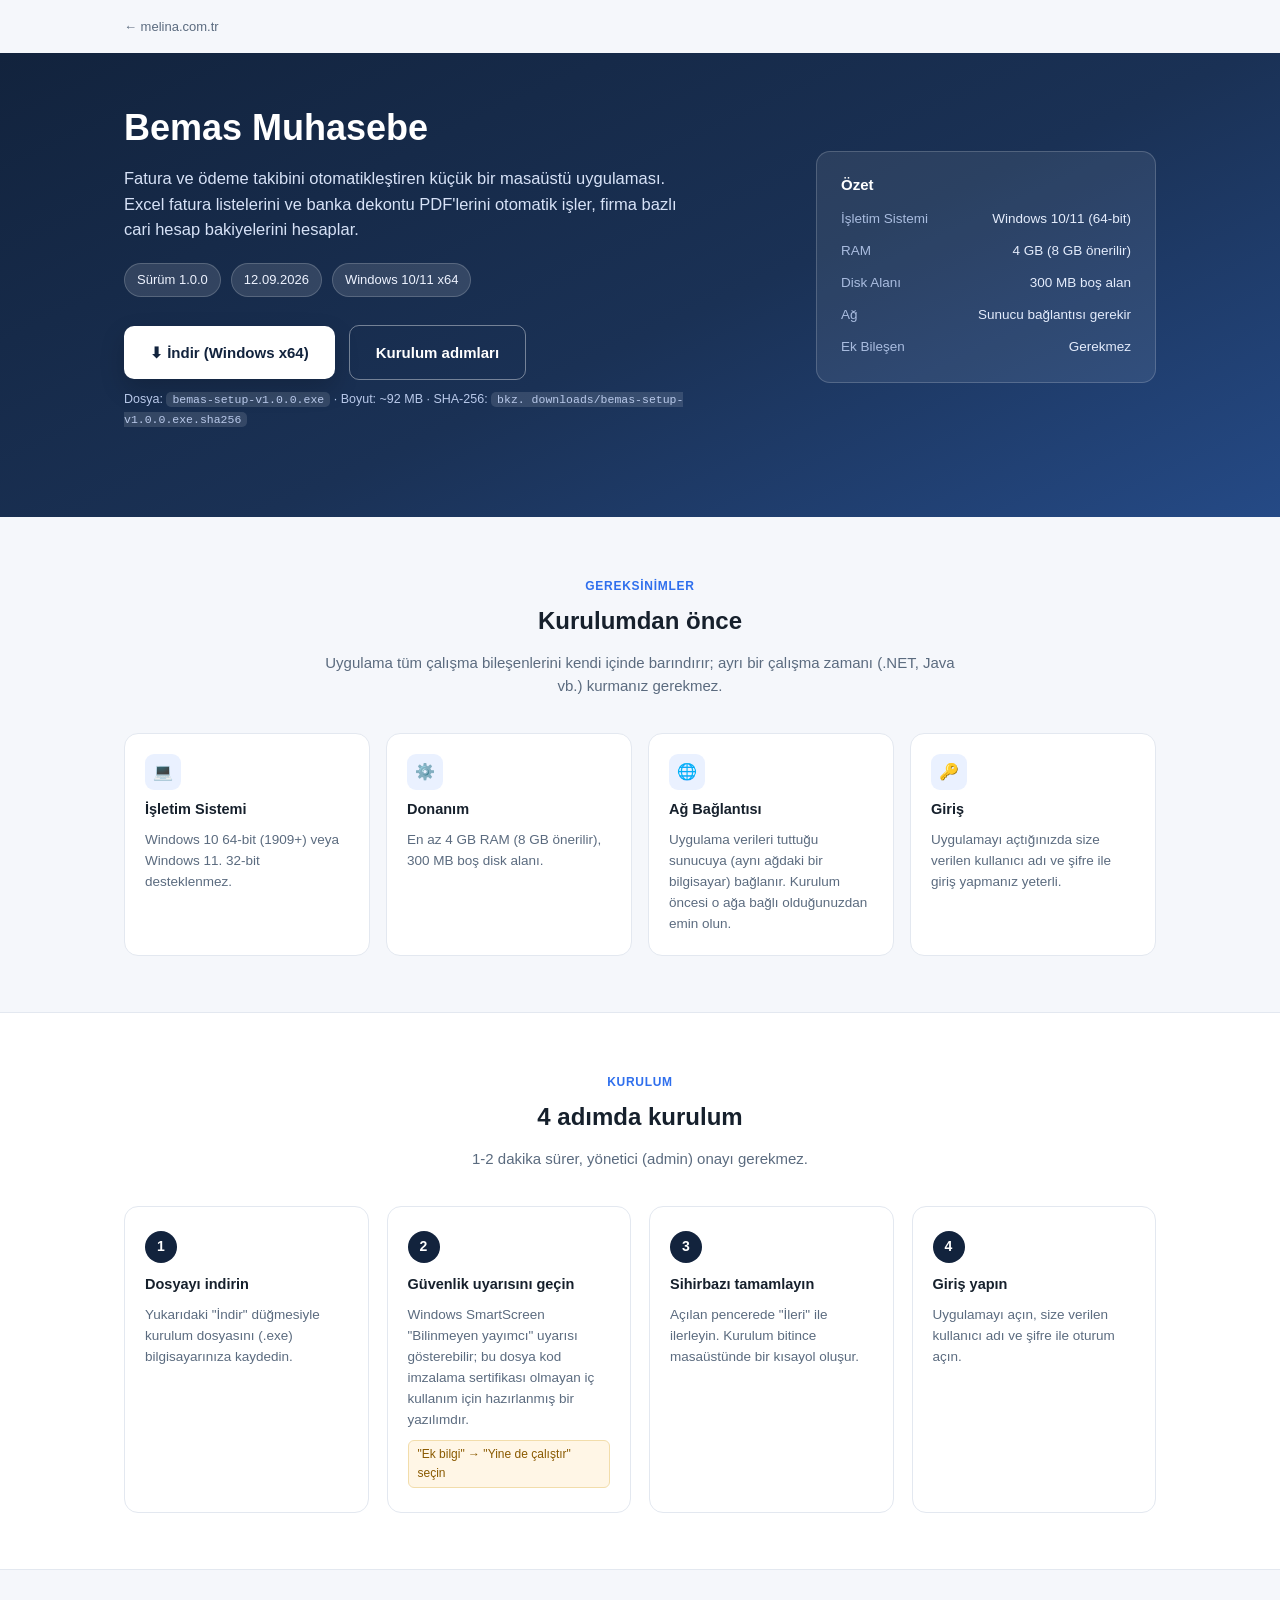
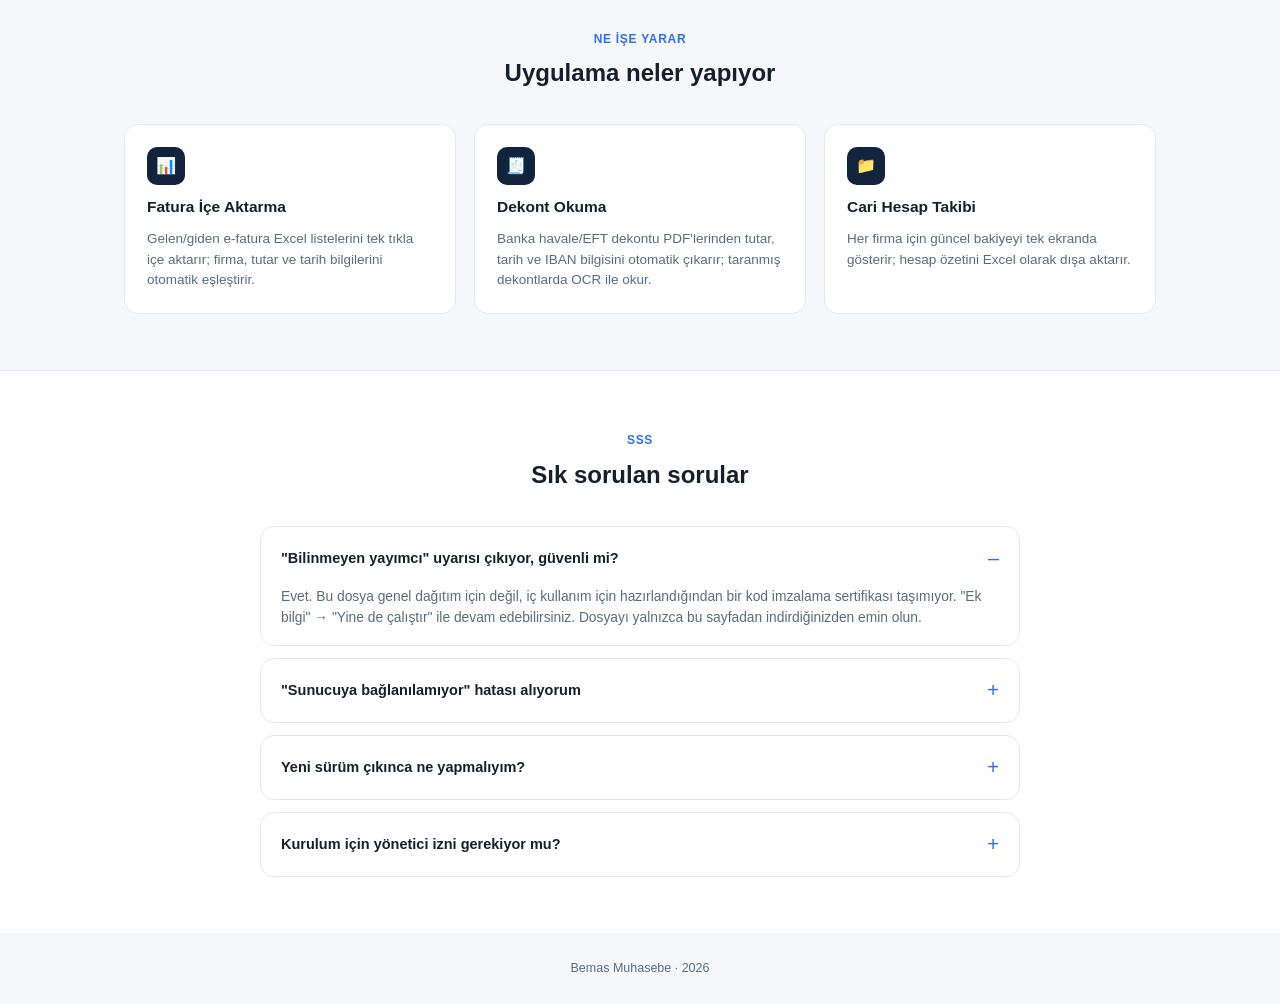
==== bemas-muhasebe/index.html @ b530df34 "Add Bemas Muhasebe download page Simple landing page under /bemas-muhasebe/ for downloading the Wind" ====
<!DOCTYPE html>
<html lang="tr">
<head>
<meta charset="UTF-8">
<meta name="viewport" content="width=device-width, initial-scale=1.0">
<title>Bemas Muhasebe — İndir</title>
<meta name="description" content="Bemas muhasebe/cari hesap uygulamasının Windows kurulum dosyasını indirin.">
<meta name="robots" content="noindex, nofollow">
<style>
  :root{
    --navy:#12233d;
    --navy-2:#1a3155;
    --accent:#2f6fed;
    --ink:#16202c;
    --muted:#5b6b7f;
    --line:#e3e8f0;
    --bg:#f5f7fb;
    --card:#ffffff;
    --radius:14px;
  }
  *{box-sizing:border-box;}
  html{scroll-behavior:smooth;}
  body{
    margin:0;
    font-family:-apple-system,"Segoe UI",Roboto,Arial,sans-serif;
    color:var(--ink);
    background:var(--bg);
    line-height:1.55;
  }
  a{color:var(--accent);}
  .wrap{max-width:1080px;margin:0 auto;padding:0 24px;}
  section{padding:56px 0;}
  h1,h2,h3{line-height:1.25;margin:0 0 12px;}
  .eyebrow{
    display:inline-flex;align-items:center;gap:6px;
    font-size:12px;font-weight:700;letter-spacing:.06em;text-transform:uppercase;
    color:var(--accent);margin-bottom:10px;
  }

  /* ---- Top bar ---- */
  .topbar{padding:14px 0;}
  .topbar a{color:var(--muted);text-decoration:none;font-size:13px;}
  .topbar a:hover{color:var(--accent);}

  /* ---- Hero ---- */
  .hero{
    background:linear-gradient(155deg,var(--navy) 0%,var(--navy-2) 55%,#254a86 100%);
    color:#fff;padding:52px 0 88px;
  }
  .hero-grid{display:flex;gap:48px;align-items:center;flex-wrap:wrap;}
  .hero-copy{flex:1 1 420px;}
  .hero h1{font-size:clamp(26px,4vw,36px);color:#fff;}
  .hero p.lead{color:#d7e2f7;font-size:16.5px;max-width:560px;}
  .badge-row{display:flex;gap:10px;flex-wrap:wrap;margin:20px 0 28px;}
  .badge{
    background:rgba(255,255,255,.12);border:1px solid rgba(255,255,255,.18);
    padding:6px 12px;border-radius:999px;font-size:13px;color:#eef3ff;
  }
  .cta-row{display:flex;gap:14px;flex-wrap:wrap;align-items:center;}
  .btn{
    display:inline-flex;align-items:center;gap:10px;
    padding:15px 26px;border-radius:10px;font-size:15px;font-weight:700;
    text-decoration:none;border:none;cursor:pointer;transition:transform .12s ease;
  }
  .btn:hover{transform:translateY(-1px);}
  .btn-primary{background:#fff;color:var(--navy);box-shadow:0 10px 24px rgba(0,0,0,.18);}
  .btn-primary:hover{background:#f2f6ff;}
  .btn-ghost{background:transparent;color:#fff;border:1px solid rgba(255,255,255,.4);}
  .btn-ghost:hover{background:rgba(255,255,255,.08);}
  .file-meta{font-size:12.5px;color:#b9c9ea;margin-top:10px;}
  .file-meta code{background:rgba(255,255,255,.12);padding:1px 6px;border-radius:5px;font-size:11.5px;}

  .hero-card{
    flex:1 1 300px;max-width:340px;background:rgba(255,255,255,.08);
    border:1px solid rgba(255,255,255,.18);border-radius:var(--radius);
    padding:24px;
  }
  .hero-card h3{color:#fff;font-size:15px;margin-bottom:14px;}
  .spec-list{list-style:none;margin:0;padding:0;display:grid;gap:11px;}
  .spec-list li{display:flex;justify-content:space-between;font-size:13.5px;color:#e4ecfc;gap:12px;}
  .spec-list span:first-child{color:#a9bcdf;}

  /* ---- Section headers ---- */
  .section-head{max-width:640px;margin:0 auto 36px;text-align:center;}
  .section-head p{color:var(--muted);font-size:15px;}
  .card{background:var(--card);border:1px solid var(--line);border-radius:var(--radius);}

  /* ---- Requirements ---- */
  .req-grid{display:grid;grid-template-columns:repeat(auto-fit,minmax(220px,1fr));gap:16px;}
  .req-item{padding:20px;}
  .req-item .icon{
    width:36px;height:36px;border-radius:9px;background:#eaf1ff;color:var(--accent);
    display:flex;align-items:center;justify-content:center;margin-bottom:10px;
  }
  .req-item h3{font-size:14.5px;}
  .req-item p{margin:0;color:var(--muted);font-size:13.5px;}

  /* ---- Steps ---- */
  .steps{counter-reset:step;display:grid;grid-template-columns:repeat(auto-fit,minmax(230px,1fr));gap:18px;}
  .step{padding:24px 20px;position:relative;}
  .step::before{
    counter-increment:step;content:counter(step);
    width:32px;height:32px;border-radius:50%;background:var(--navy);color:#fff;
    display:flex;align-items:center;justify-content:center;font-weight:700;font-size:14px;
    margin-bottom:12px;
  }
  .step h3{font-size:14.5px;}
  .step p{margin:0;color:var(--muted);font-size:13.5px;}
  .step .note{
    display:inline-block;margin-top:10px;font-size:12px;background:#fff6e6;color:#8a5a00;
    padding:4px 9px;border-radius:6px;border:1px solid #f2ddab;
  }

  /* ---- Features ---- */
  .feat-grid{display:grid;grid-template-columns:repeat(auto-fit,minmax(260px,1fr));gap:18px;}
  .feat{padding:22px;}
  .feat .icon{
    width:38px;height:38px;border-radius:10px;background:var(--navy);color:#fff;
    display:flex;align-items:center;justify-content:center;margin-bottom:12px;
  }
  .feat h3{font-size:15.5px;}
  .feat p{margin:0;color:var(--muted);font-size:13.5px;}

  /* ---- FAQ ---- */
  .faq{max-width:760px;margin:0 auto;display:grid;gap:12px;}
  details{padding:16px 20px;cursor:pointer;}
  details summary{font-weight:600;font-size:14.5px;list-style:none;display:flex;justify-content:space-between;align-items:center;gap:12px;}
  details summary::-webkit-details-marker{display:none;}
  details summary::after{content:"+";font-size:20px;color:var(--accent);font-weight:400;}
  details[open] summary::after{content:"–";}
  details p{margin:12px 0 0;color:var(--muted);font-size:13.8px;}

  footer{padding:26px 0;text-align:center;color:var(--muted);font-size:12.5px;}

  @media (max-width:640px){
    section{padding:40px 0;}
  }
</style>
</head>
<body>

  <div class="topbar">
    <div class="wrap">
      <a href="/">← melina.com.tr</a>
    </div>
  </div>

  <header class="hero">
    <div class="wrap hero-grid">
      <div class="hero-copy">
        <h1>Bemas Muhasebe</h1>
        <p class="lead">
          Fatura ve ödeme takibini otomatikleştiren küçük bir masaüstü uygulaması. Excel fatura
          listelerini ve banka dekontu PDF'lerini otomatik işler, firma bazlı cari hesap
          bakiyelerini hesaplar.
        </p>
        <div class="badge-row">
          <span class="badge" id="badge-version">Sürüm 1.0.0</span>
          <span class="badge" id="badge-date">12.09.2026</span>
          <span class="badge">Windows 10/11 x64</span>
        </div>
        <div class="cta-row">
          <a class="btn btn-primary" id="download-btn" href="downloads/bemas-setup-latest.exe" download>
            ⬇ İndir (Windows x64)
          </a>
          <a class="btn btn-ghost" href="#kurulum">Kurulum adımları</a>
        </div>
        <div class="file-meta">
          Dosya: <code id="file-name">bemas-setup-v1.0.0.exe</code> ·
          Boyut: <span id="file-size">~92 MB</span> ·
          SHA-256: <code id="file-hash">bkz. CHANGELOG.txt</code>
        </div>
      </div>

      <div class="hero-card">
        <h3>Özet</h3>
        <ul class="spec-list">
          <li><span>İşletim Sistemi</span><span>Windows 10/11 (64-bit)</span></li>
          <li><span>RAM</span><span>4 GB (8 GB önerilir)</span></li>
          <li><span>Disk Alanı</span><span>300 MB boş alan</span></li>
          <li><span>Ağ</span><span>Sunucu bağlantısı gerekir</span></li>
          <li><span>Ek Bileşen</span><span>Gerekmez</span></li>
        </ul>
      </div>
    </div>
  </header>

  <section id="gereksinimler">
    <div class="wrap">
      <div class="section-head">
        <div class="eyebrow">Gereksinimler</div>
        <h2>Kurulumdan önce</h2>
        <p>Uygulama tüm çalışma bileşenlerini kendi içinde barındırır; ayrı bir çalışma zamanı
        (.NET, Java vb.) kurmanız gerekmez.</p>
      </div>
      <div class="req-grid">
        <div class="card req-item">
          <div class="icon">💻</div>
          <h3>İşletim Sistemi</h3>
          <p>Windows 10 64-bit (1909+) veya Windows 11. 32-bit desteklenmez.</p>
        </div>
        <div class="card req-item">
          <div class="icon">⚙️</div>
          <h3>Donanım</h3>
          <p>En az 4 GB RAM (8 GB önerilir), 300 MB boş disk alanı.</p>
        </div>
        <div class="card req-item">
          <div class="icon">🌐</div>
          <h3>Ağ Bağlantısı</h3>
          <p>Uygulama verileri tuttuğu sunucuya (aynı ağdaki bir bilgisayar) bağlanır. Kurulum
          öncesi o ağa bağlı olduğunuzdan emin olun.</p>
        </div>
        <div class="card req-item">
          <div class="icon">🔑</div>
          <h3>Giriş</h3>
          <p>Uygulamayı açtığınızda size verilen kullanıcı adı ve şifre ile giriş yapmanız
          yeterli.</p>
        </div>
      </div>
    </div>
  </section>

  <section id="kurulum" style="background:var(--card);border-top:1px solid var(--line);border-bottom:1px solid var(--line);">
    <div class="wrap">
      <div class="section-head">
        <div class="eyebrow">Kurulum</div>
        <h2>4 adımda kurulum</h2>
        <p>1-2 dakika sürer, yönetici (admin) onayı gerekmez.</p>
      </div>
      <div class="steps">
        <div class="card step">
          <h3>Dosyayı indirin</h3>
          <p>Yukarıdaki "İndir" düğmesiyle kurulum dosyasını (.exe) bilgisayarınıza kaydedin.</p>
        </div>
        <div class="card step">
          <h3>Güvenlik uyarısını geçin</h3>
          <p>Windows SmartScreen "Bilinmeyen yayımcı" uyarısı gösterebilir; bu dosya kod imzalama
          sertifikası olmayan iç kullanım için hazırlanmış bir yazılımdır.</p>
          <span class="note">"Ek bilgi" → "Yine de çalıştır" seçin</span>
        </div>
        <div class="card step">
          <h3>Sihirbazı tamamlayın</h3>
          <p>Açılan pencerede "İleri" ile ilerleyin. Kurulum bitince masaüstünde bir kısayol
          oluşur.</p>
        </div>
        <div class="card step">
          <h3>Giriş yapın</h3>
          <p>Uygulamayı açın, size verilen kullanıcı adı ve şifre ile oturum açın.</p>
        </div>
      </div>
    </div>
  </section>

  <section id="ozellikler">
    <div class="wrap">
      <div class="section-head">
        <div class="eyebrow">Ne İşe Yarar</div>
        <h2>Uygulama neler yapıyor</h2>
      </div>
      <div class="feat-grid">
        <div class="card feat">
          <div class="icon">📊</div>
          <h3>Fatura İçe Aktarma</h3>
          <p>Gelen/giden e-fatura Excel listelerini tek tıkla içe aktarır; firma, tutar ve tarih
          bilgilerini otomatik eşleştirir.</p>
        </div>
        <div class="card feat">
          <div class="icon">🧾</div>
          <h3>Dekont Okuma</h3>
          <p>Banka havale/EFT dekontu PDF'lerinden tutar, tarih ve IBAN bilgisini otomatik
          çıkarır; taranmış dekontlarda OCR ile okur.</p>
        </div>
        <div class="card feat">
          <div class="icon">📁</div>
          <h3>Cari Hesap Takibi</h3>
          <p>Her firma için güncel bakiyeyi tek ekranda gösterir; hesap özetini Excel olarak
          dışa aktarır.</p>
        </div>
      </div>
    </div>
  </section>

  <section id="sss" style="background:var(--card);border-top:1px solid var(--line);">
    <div class="wrap">
      <div class="section-head">
        <div class="eyebrow">SSS</div>
        <h2>Sık sorulan sorular</h2>
      </div>
      <div class="faq">
        <details class="card" open>
          <summary>"Bilinmeyen yayımcı" uyarısı çıkıyor, güvenli mi?</summary>
          <p>Evet. Bu dosya genel dağıtım için değil, iç kullanım için hazırlandığından bir kod
          imzalama sertifikası taşımıyor. "Ek bilgi" → "Yine de çalıştır" ile devam edebilirsiniz.
          Dosyayı yalnızca bu sayfadan indirdiğinizden emin olun.</p>
        </details>
        <details class="card">
          <summary>"Sunucuya bağlanılamıyor" hatası alıyorum</summary>
          <p>Uygulamanın bağlandığı bilgisayarla aynı ağda olup olmadığınızı kontrol edin. Sorun
          devam ederse bana ulaşın.</p>
        </details>
        <details class="card">
          <summary>Yeni sürüm çıkınca ne yapmalıyım?</summary>
          <p>Bu sayfa güncellenince yeni kurulum dosyasını indirip mevcut kurulumu kaldırmadan
          üzerine kurabilirsiniz; verileriniz korunur.</p>
        </details>
        <details class="card">
          <summary>Kurulum için yönetici izni gerekiyor mu?</summary>
          <p>Hayır, kurulum kullanıcı hesabı altına yapılır.</p>
        </details>
      </div>
    </div>
  </section>

  <footer>
    <div class="wrap">
      Bemas Muhasebe · <span id="year">2026</span>
    </div>
  </footer>

<script>
  // Yeni sürümde sadece bu nesneyi güncellemek yeterli.
  const RELEASE = {
    version: "1.0.0",
    dateLabel: "12.09.2026",
    fileName: "bemas-setup-v1.0.0.exe",
    fileSize: "~92 MB",
    sha256: "bkz. downloads/bemas-setup-v1.0.0.exe.sha256",
    downloadPath: "downloads/bemas-setup-latest.exe"
  };

  document.getElementById("badge-version").textContent = `Sürüm ${RELEASE.version}`;
  document.getElementById("badge-date").textContent = RELEASE.dateLabel;
  document.getElementById("download-btn").href = RELEASE.downloadPath;
  document.getElementById("file-name").textContent = RELEASE.fileName;
  document.getElementById("file-size").textContent = RELEASE.fileSize;
  document.getElementById("file-hash").textContent = RELEASE.sha256;
  document.getElementById("year").textContent = new Date().getFullYear();
</script>
</body>
</html>
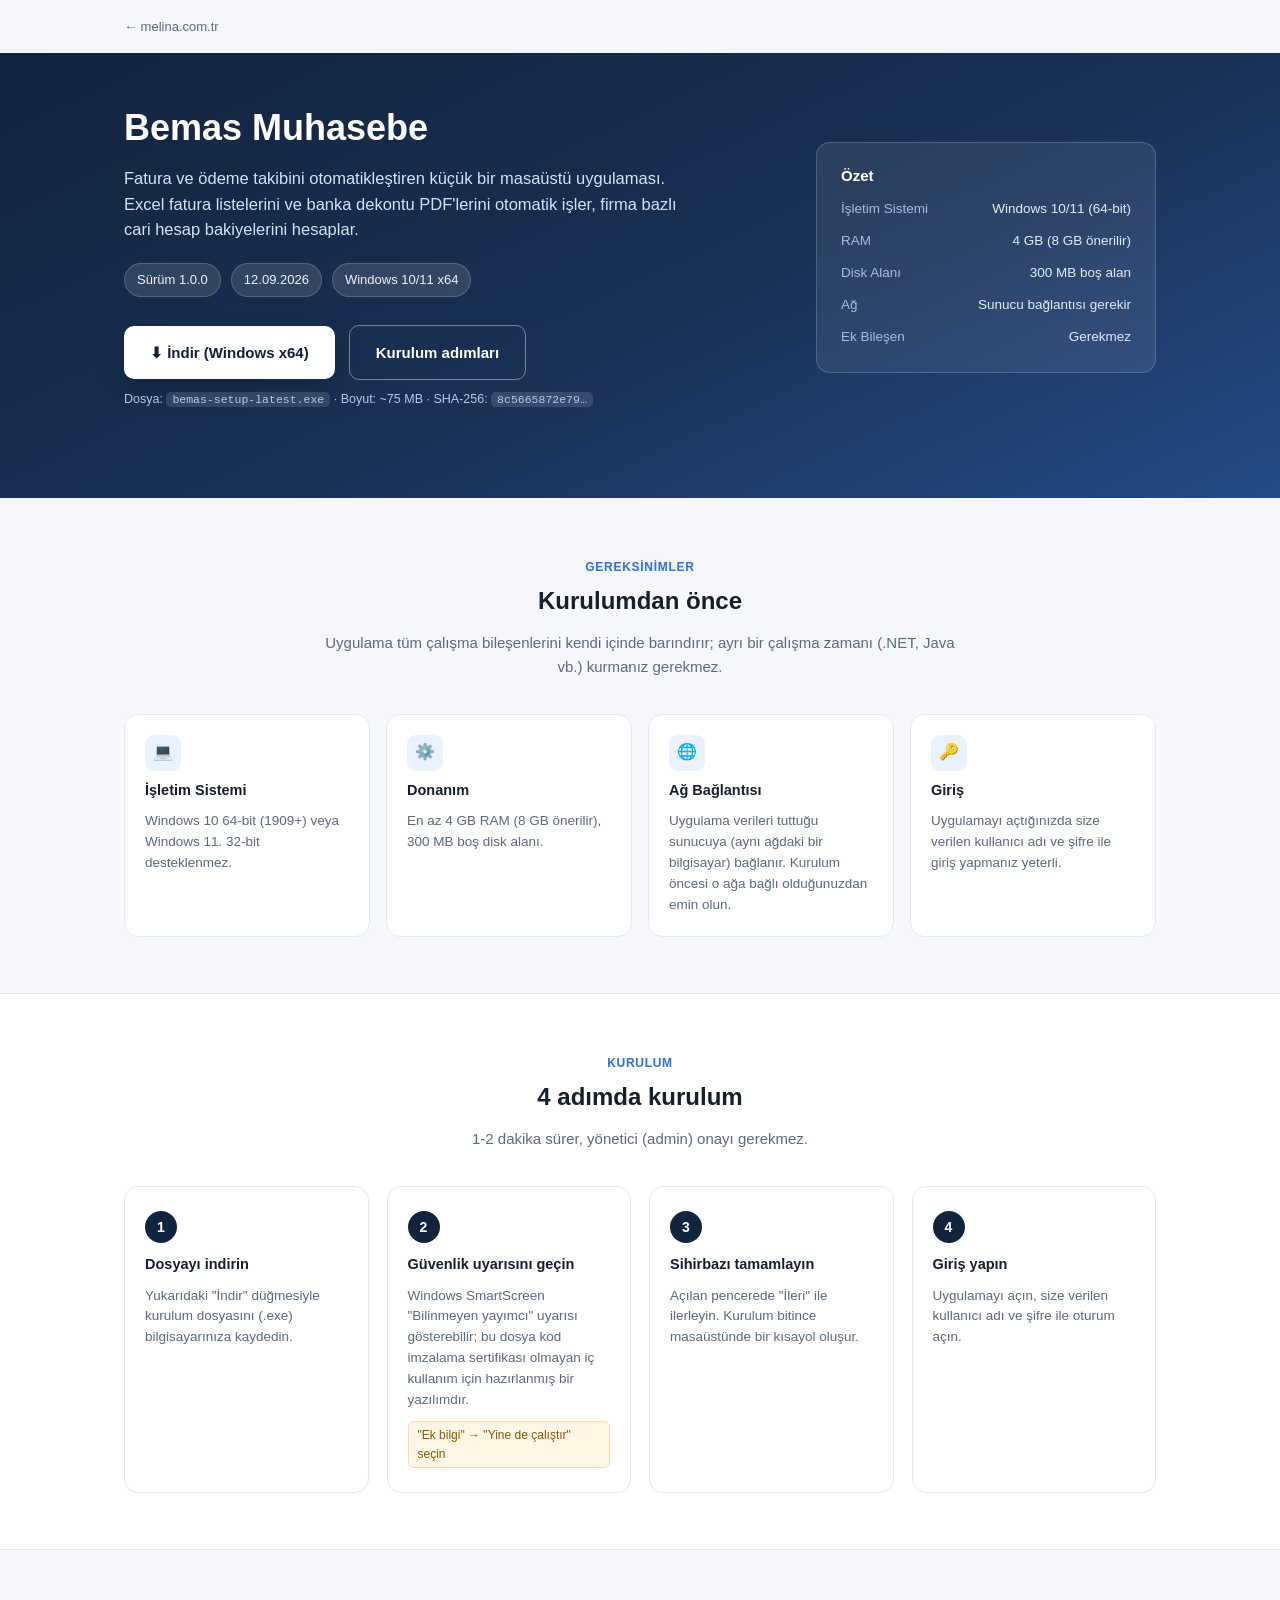
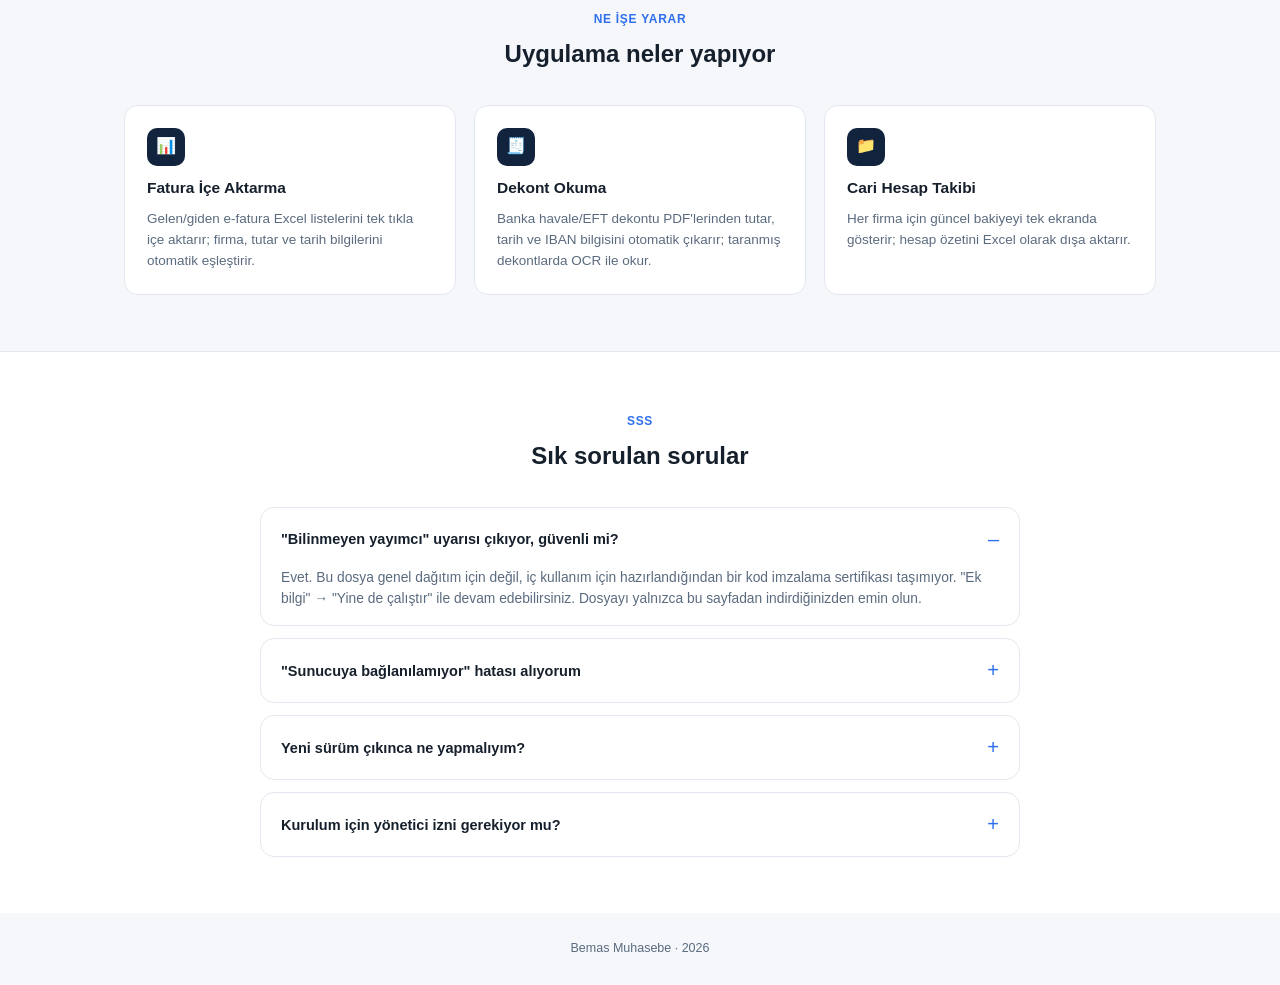
==== commit 020d89e7: "Add real Windows installer for Bemas Muhasebe download page Replaces the placeholder download link w" ====
--- a/bemas-muhasebe/index.html
+++ b/bemas-muhasebe/index.html
@@ -322,9 +322,9 @@
   const RELEASE = {
     version: "1.0.0",
     dateLabel: "12.09.2026",
-    fileName: "bemas-setup-v1.0.0.exe",
-    fileSize: "~92 MB",
-    sha256: "bkz. downloads/bemas-setup-v1.0.0.exe.sha256",
+    fileName: "bemas-setup-latest.exe",
+    fileSize: "~75 MB",
+    sha256: "8c5665872e795b3ec286ef2c2216f48a6b705194248963019906408b1fac83cc",
     downloadPath: "downloads/bemas-setup-latest.exe"
   };
 
@@ -333,7 +333,9 @@
   document.getElementById("download-btn").href = RELEASE.downloadPath;
   document.getElementById("file-name").textContent = RELEASE.fileName;
   document.getElementById("file-size").textContent = RELEASE.fileSize;
-  document.getElementById("file-hash").textContent = RELEASE.sha256;
+  const hashEl = document.getElementById("file-hash");
+  hashEl.textContent = RELEASE.sha256.slice(0, 12) + "…";
+  hashEl.title = RELEASE.sha256;
   document.getElementById("year").textContent = new Date().getFullYear();
 </script>
 </body>
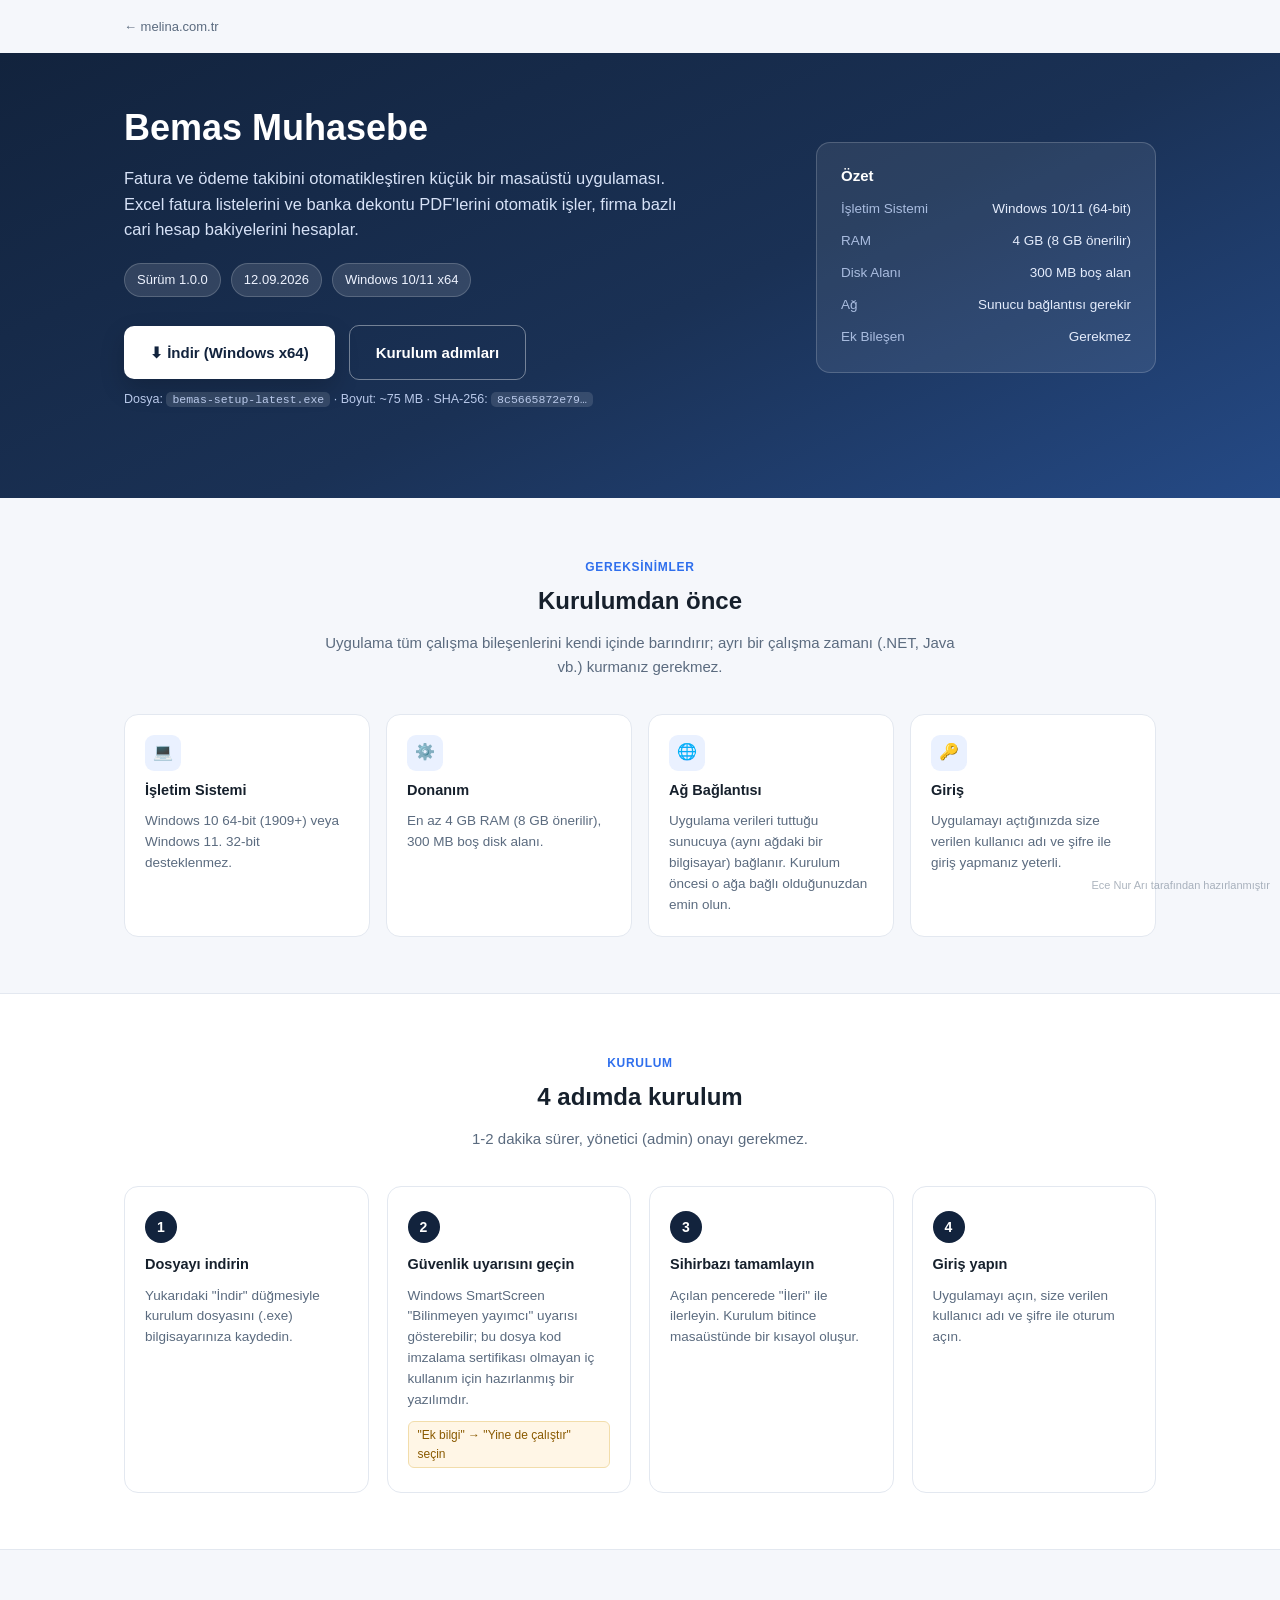
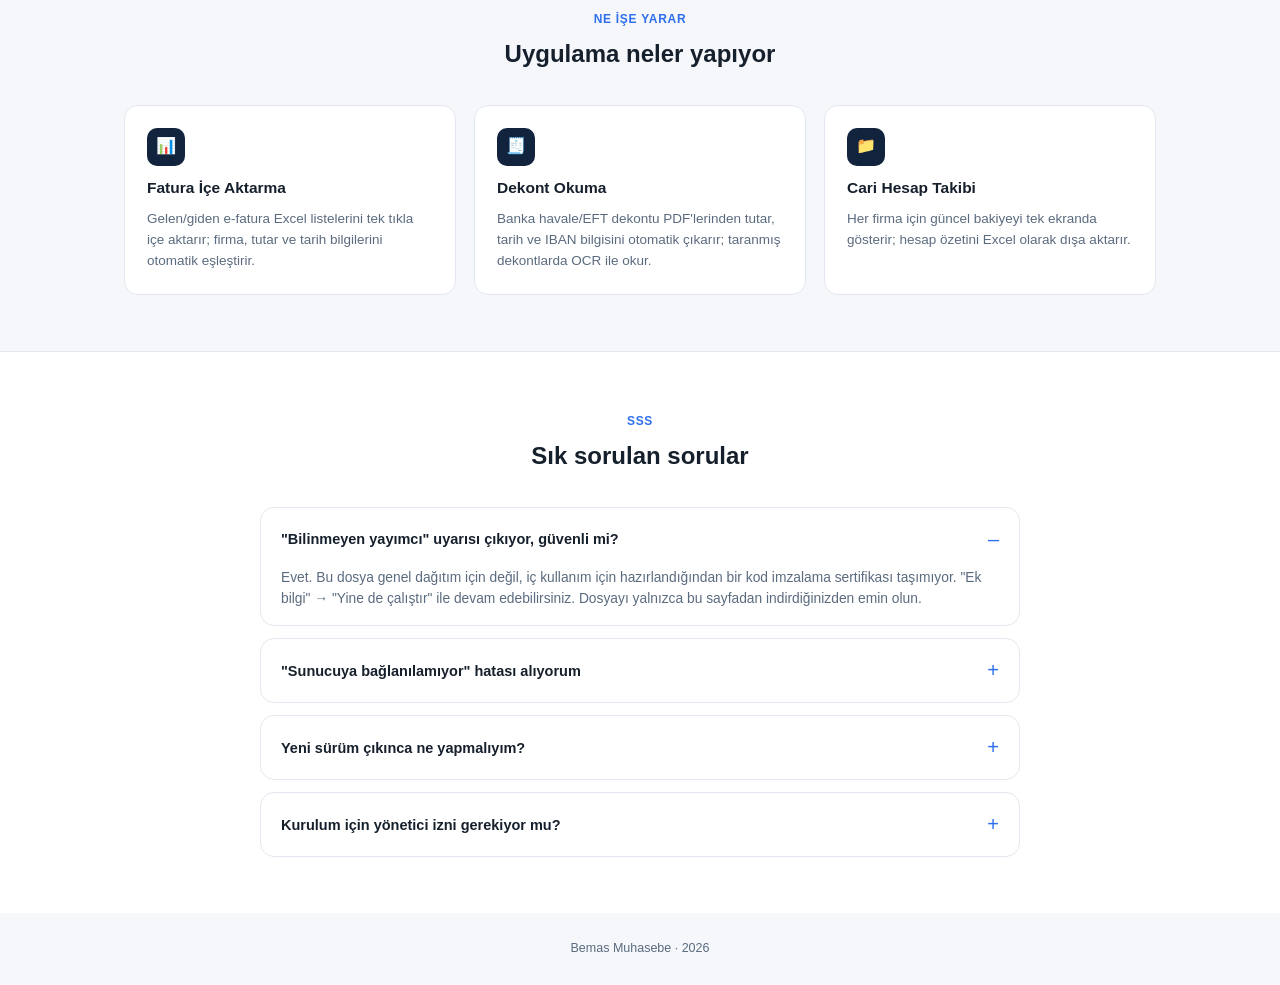
==== commit 473d48f9: "Add small credit line to the download page Co-Authored-By: Claude Sonnet 5 <noreply@anthropic.com>" ====
--- a/bemas-muhasebe/index.html
+++ b/bemas-muhasebe/index.html
@@ -131,6 +131,11 @@
   details p{margin:12px 0 0;color:var(--muted);font-size:13.8px;}
 
   footer{padding:26px 0;text-align:center;color:var(--muted);font-size:12.5px;}
+
+  .page-credit{
+    position:fixed;bottom:6px;right:10px;font-size:11px;color:var(--muted);
+    opacity:.5;pointer-events:none;z-index:50;user-select:none;
+  }
 
   @media (max-width:640px){
     section{padding:40px 0;}
@@ -317,6 +322,8 @@
     </div>
   </footer>
 
+  <div class="page-credit">Ece Nur Arı tarafından hazırlanmıştır</div>
+
 <script>
   // Yeni sürümde sadece bu nesneyi güncellemek yeterli.
   const RELEASE = {
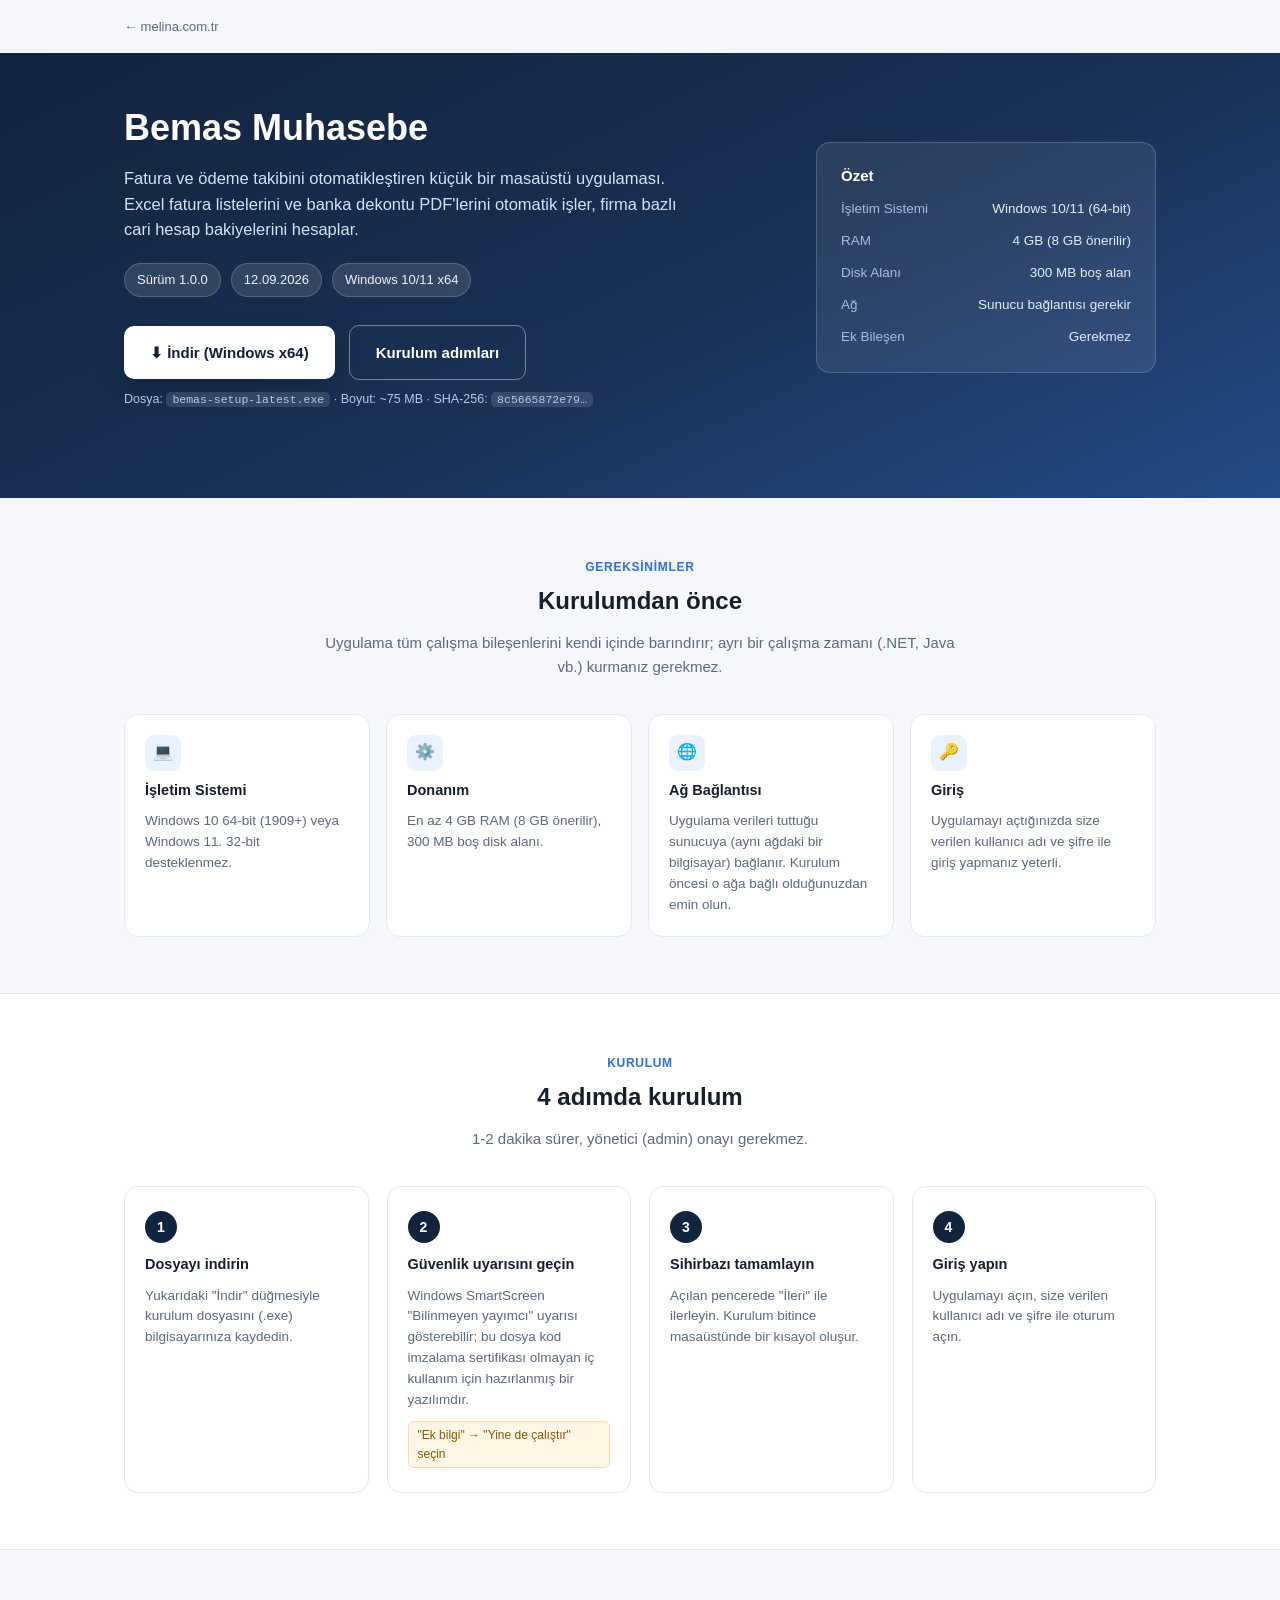
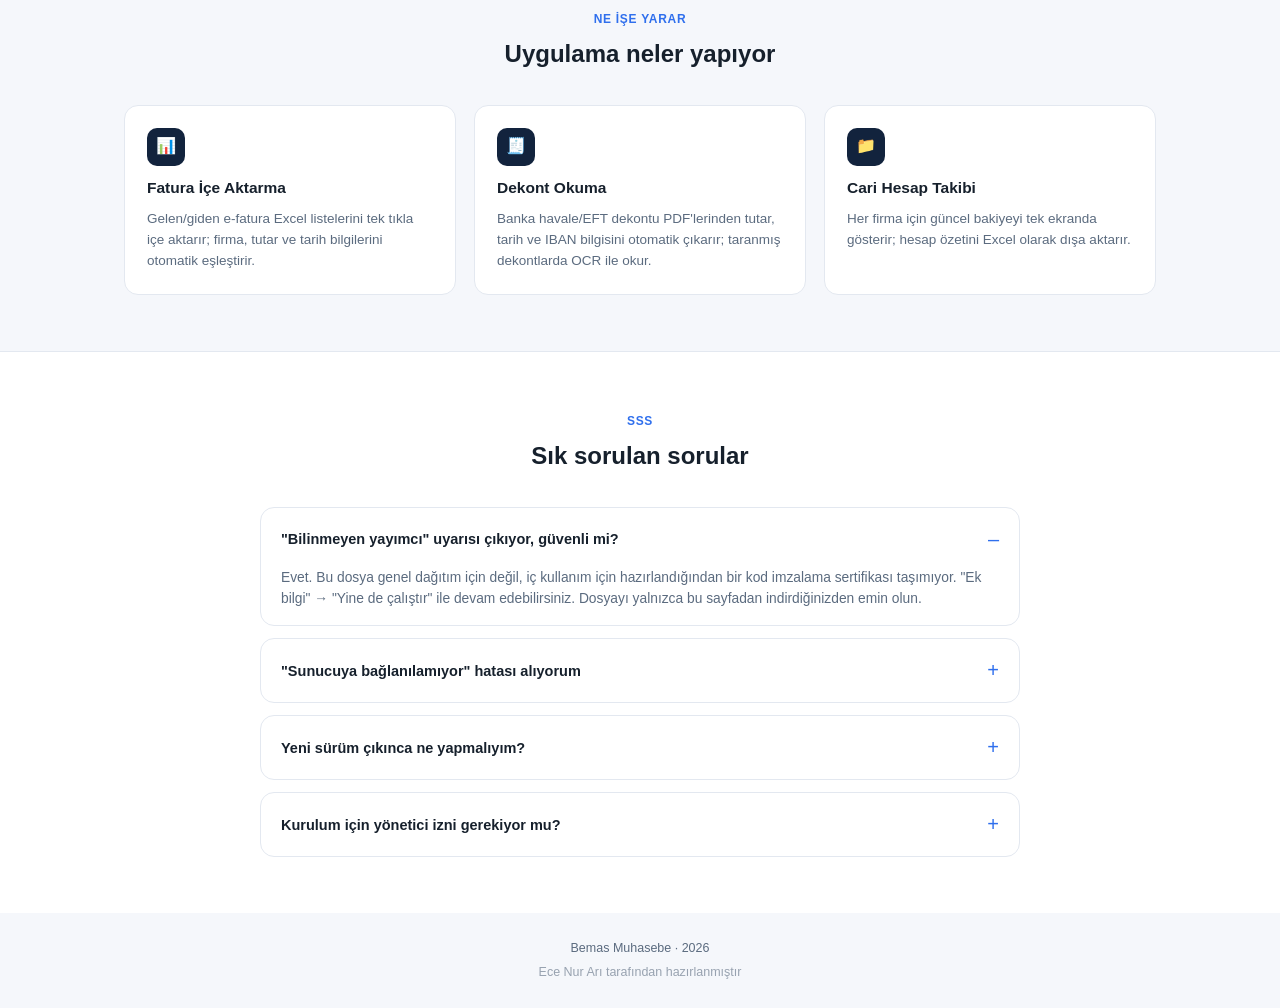
==== commit 47693fab: "Move credit line into the visible footer The fixed-position low-opacity credit in the corner wasn't " ====
--- a/bemas-muhasebe/index.html
+++ b/bemas-muhasebe/index.html
@@ -131,11 +131,6 @@
   details p{margin:12px 0 0;color:var(--muted);font-size:13.8px;}
 
   footer{padding:26px 0;text-align:center;color:var(--muted);font-size:12.5px;}
-
-  .page-credit{
-    position:fixed;bottom:6px;right:10px;font-size:11px;color:var(--muted);
-    opacity:.5;pointer-events:none;z-index:50;user-select:none;
-  }
 
   @media (max-width:640px){
     section{padding:40px 0;}
@@ -319,10 +314,9 @@
   <footer>
     <div class="wrap">
       Bemas Muhasebe · <span id="year">2026</span>
+      <div style="opacity:.6;margin-top:4px;">Ece Nur Arı tarafından hazırlanmıştır</div>
     </div>
   </footer>
-
-  <div class="page-credit">Ece Nur Arı tarafından hazırlanmıştır</div>
 
 <script>
   // Yeni sürümde sadece bu nesneyi güncellemek yeterli.
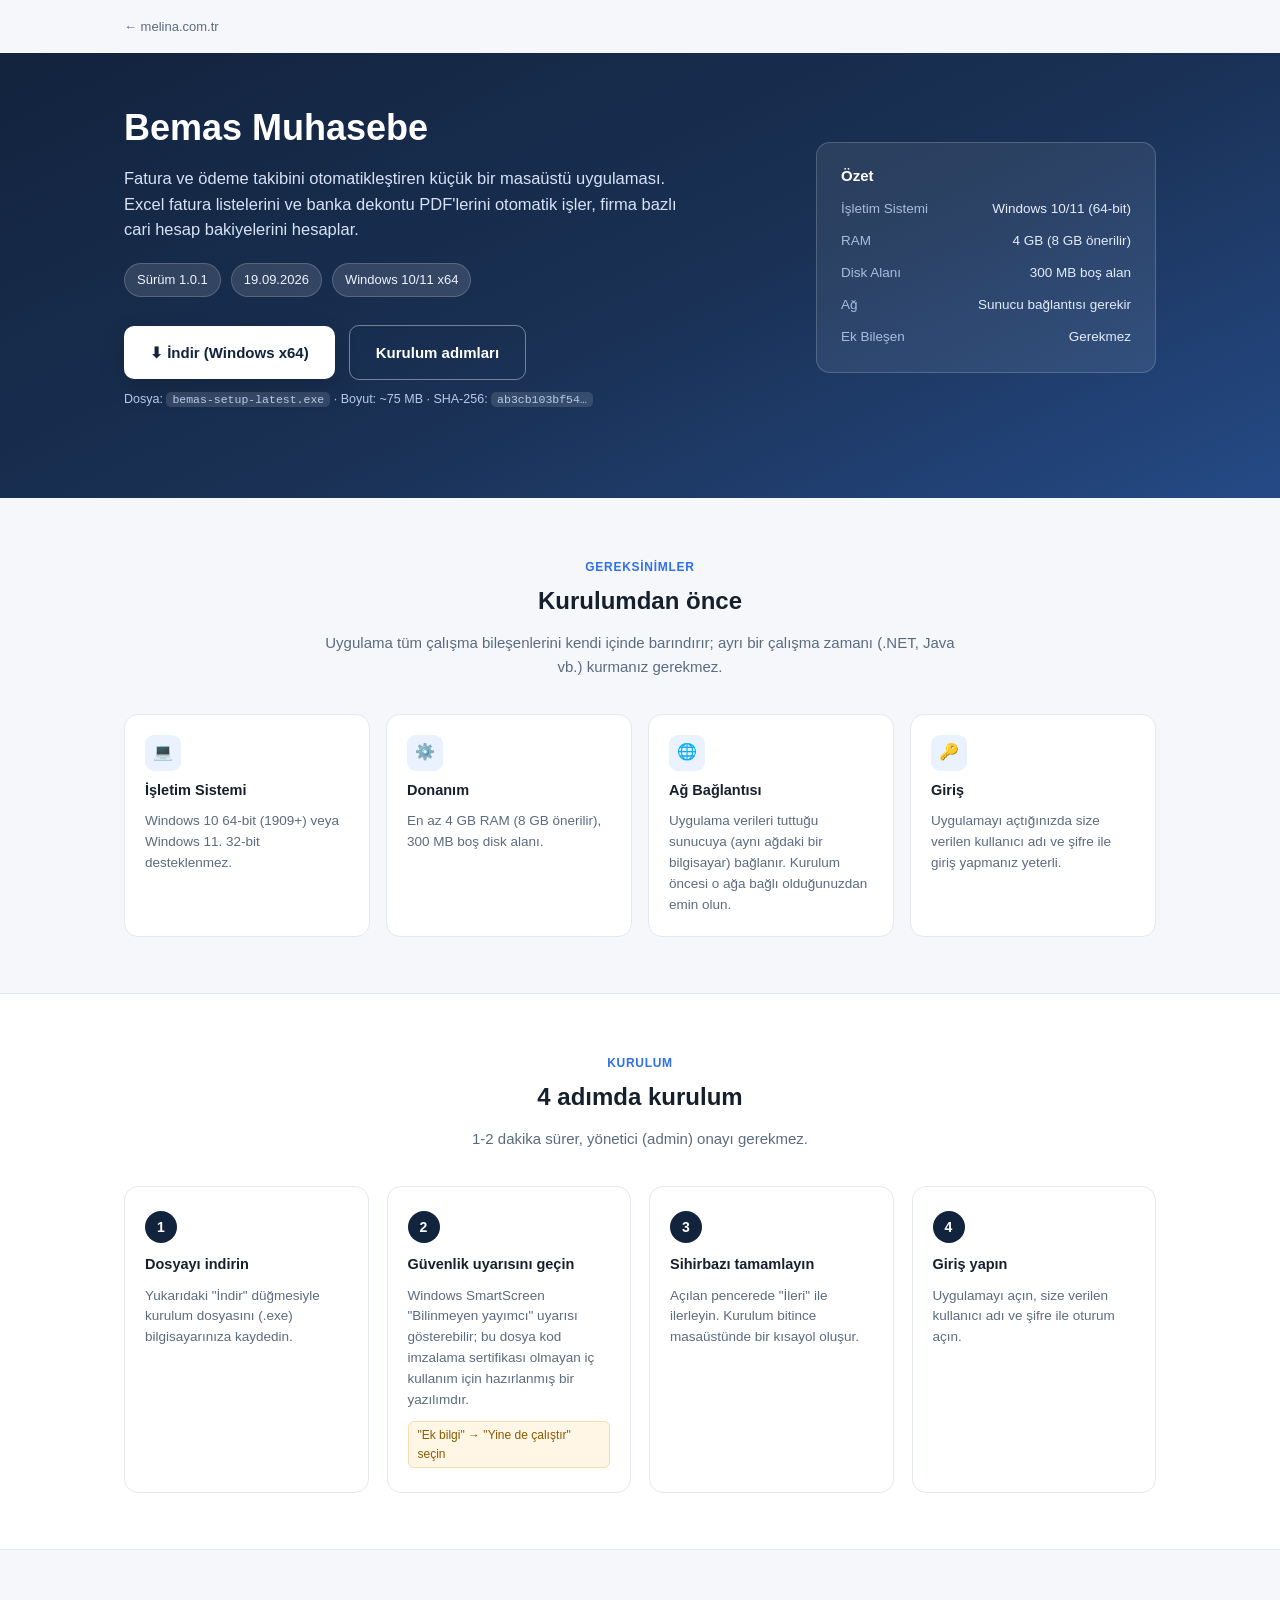
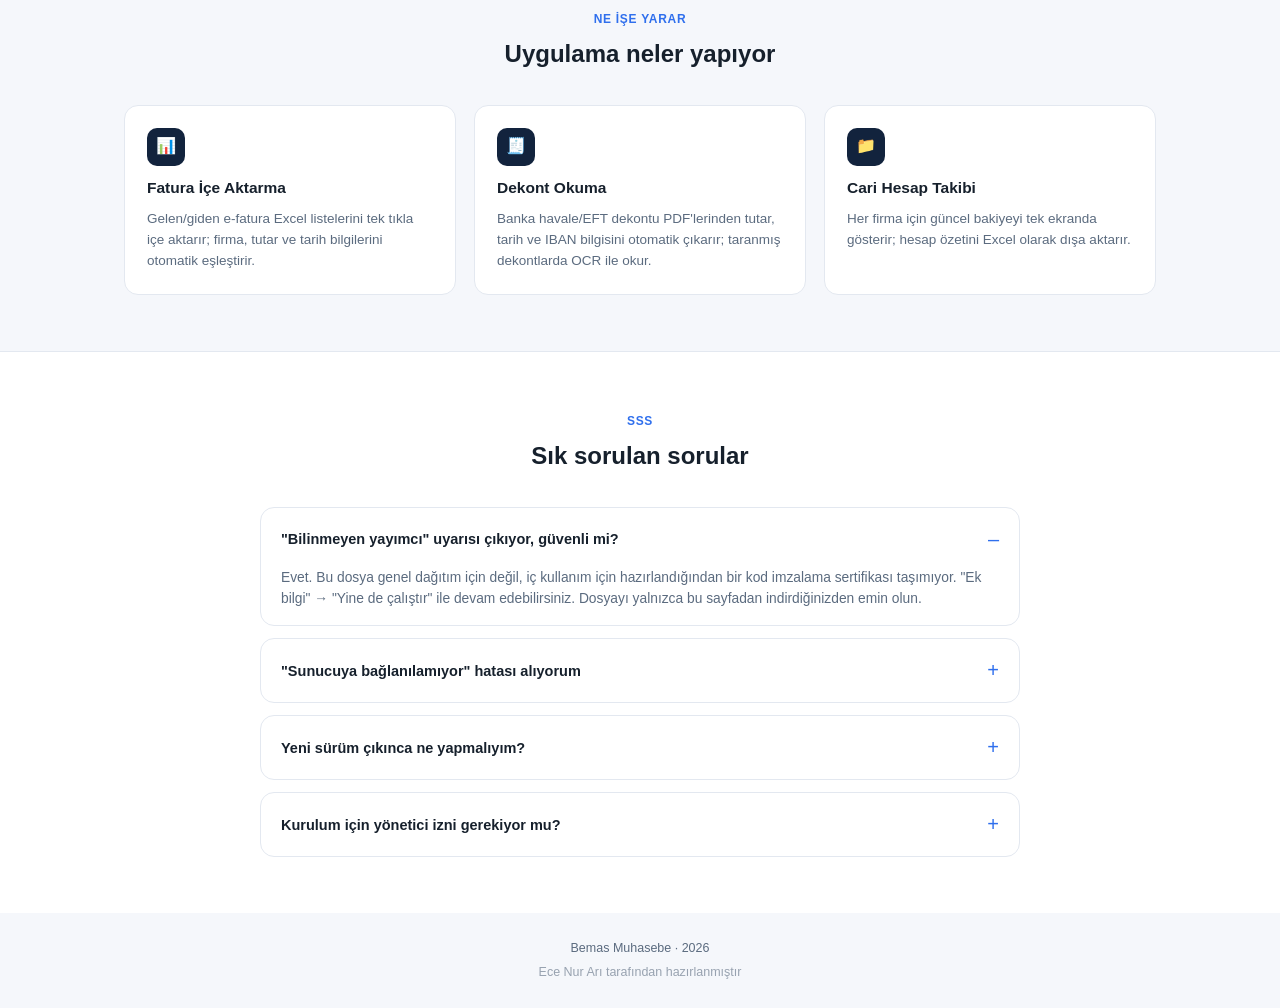
==== commit 27b7ea34: "Bemas Muhasebe v1.0.1: silent backend startup + connection setup screen - Backend now starts hidden " ====
--- a/bemas-muhasebe/index.html
+++ b/bemas-muhasebe/index.html
@@ -321,11 +321,11 @@
 <script>
   // Yeni sürümde sadece bu nesneyi güncellemek yeterli.
   const RELEASE = {
-    version: "1.0.0",
-    dateLabel: "12.09.2026",
+    version: "1.0.1",
+    dateLabel: "19.09.2026",
     fileName: "bemas-setup-latest.exe",
     fileSize: "~75 MB",
-    sha256: "8c5665872e795b3ec286ef2c2216f48a6b705194248963019906408b1fac83cc",
+    sha256: "ab3cb103bf54f3a05010611861b91634a4e1affcf8dc1c21a32b48d45835ce1a",
     downloadPath: "downloads/bemas-setup-latest.exe"
   };
 
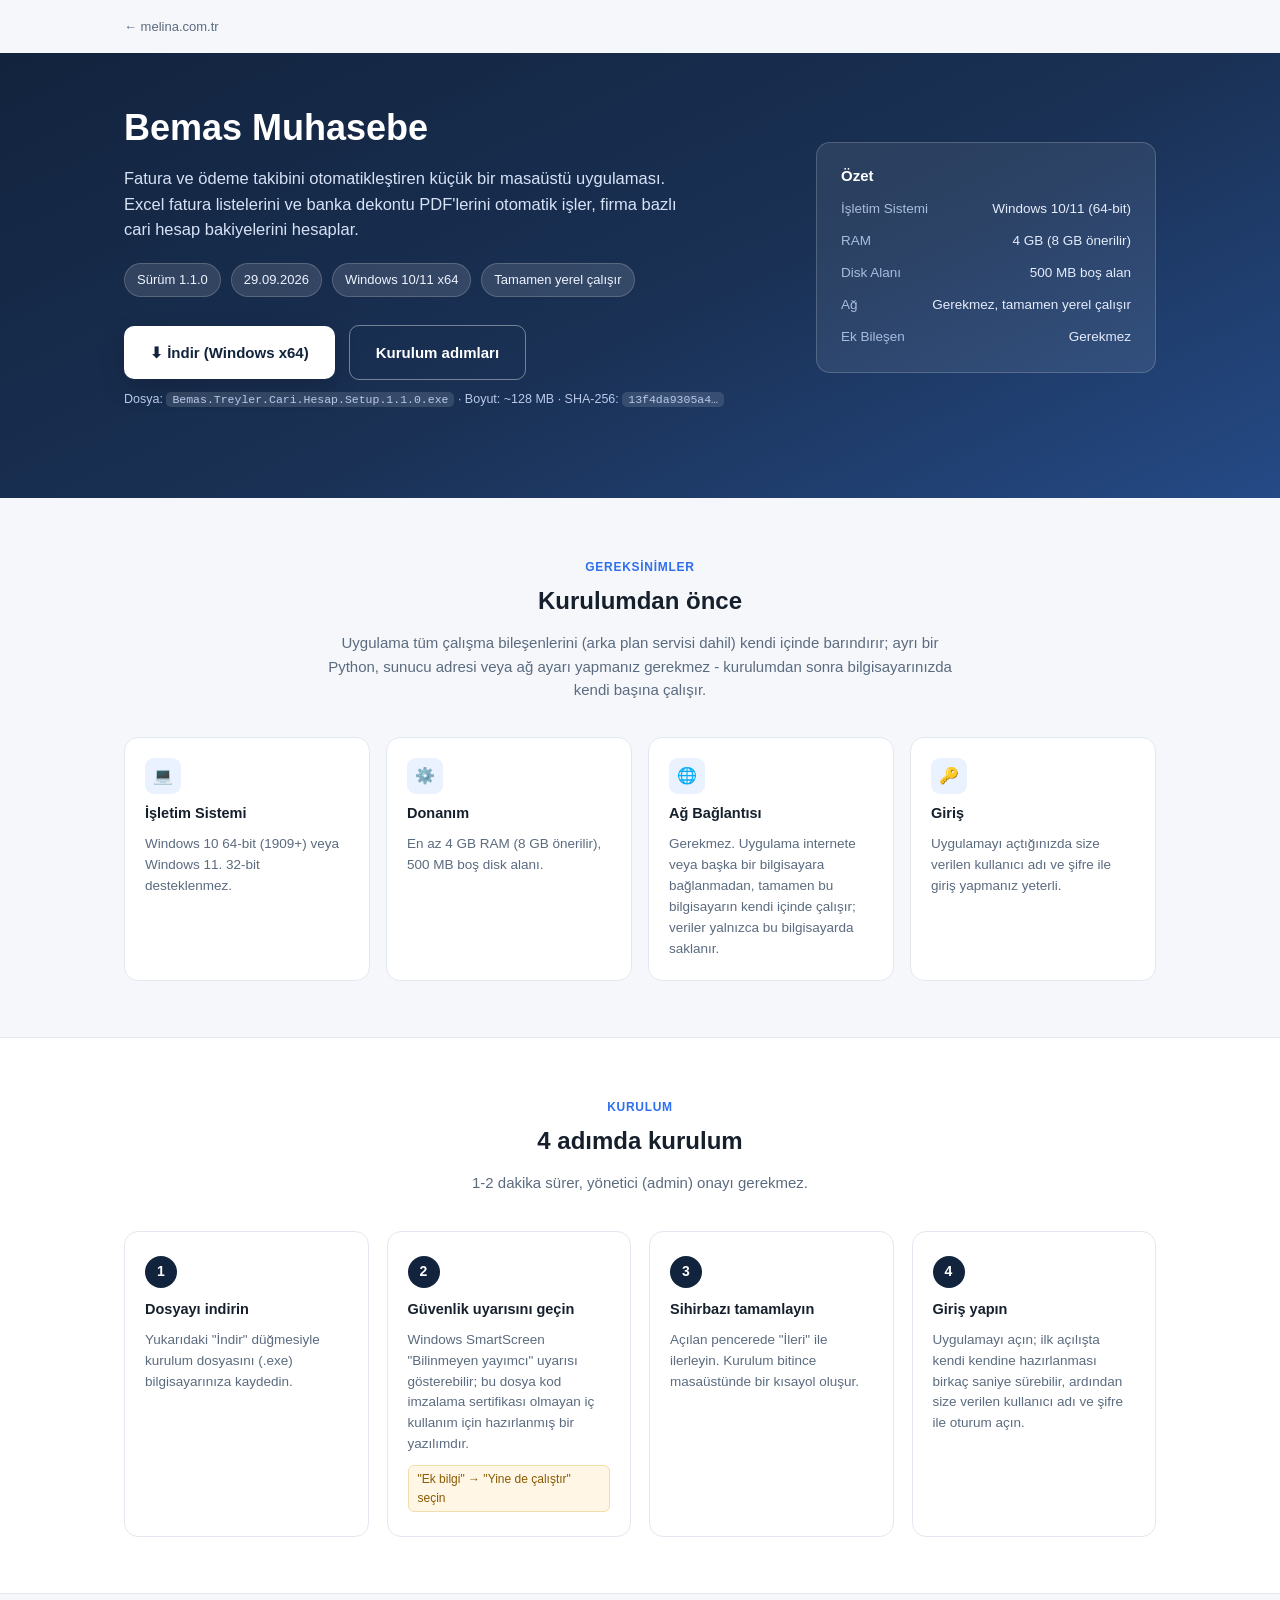
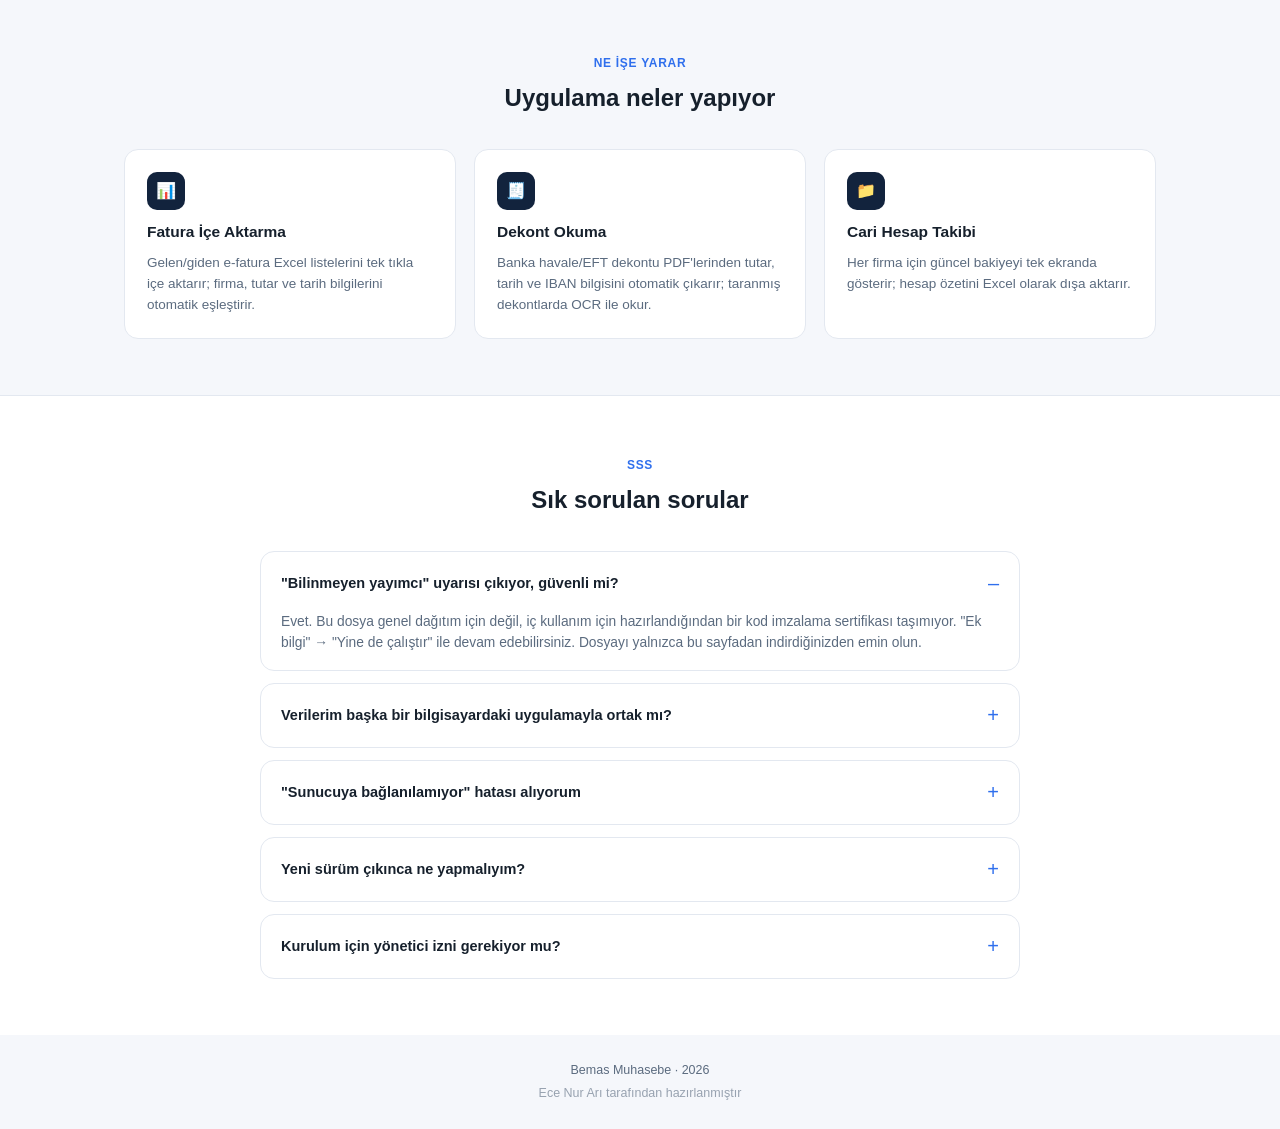
==== commit 396fe9fb: "Update Bemas Muhasebe download to self-contained v1.1.0 Backend now bundled into the installer - no " ====
--- a/bemas-muhasebe/index.html
+++ b/bemas-muhasebe/index.html
@@ -158,9 +158,10 @@
           <span class="badge" id="badge-version">Sürüm 1.0.0</span>
           <span class="badge" id="badge-date">12.09.2026</span>
           <span class="badge">Windows 10/11 x64</span>
+          <span class="badge">Tamamen yerel çalışır</span>
         </div>
         <div class="cta-row">
-          <a class="btn btn-primary" id="download-btn" href="downloads/bemas-setup-latest.exe" download>
+          <a class="btn btn-primary" id="download-btn" href="downloads/bemas-setup-latest.exe">
             ⬇ İndir (Windows x64)
           </a>
           <a class="btn btn-ghost" href="#kurulum">Kurulum adımları</a>
@@ -177,8 +178,8 @@
         <ul class="spec-list">
           <li><span>İşletim Sistemi</span><span>Windows 10/11 (64-bit)</span></li>
           <li><span>RAM</span><span>4 GB (8 GB önerilir)</span></li>
-          <li><span>Disk Alanı</span><span>300 MB boş alan</span></li>
-          <li><span>Ağ</span><span>Sunucu bağlantısı gerekir</span></li>
+          <li><span>Disk Alanı</span><span>500 MB boş alan</span></li>
+          <li><span>Ağ</span><span>Gerekmez, tamamen yerel çalışır</span></li>
           <li><span>Ek Bileşen</span><span>Gerekmez</span></li>
         </ul>
       </div>
@@ -190,8 +191,9 @@
       <div class="section-head">
         <div class="eyebrow">Gereksinimler</div>
         <h2>Kurulumdan önce</h2>
-        <p>Uygulama tüm çalışma bileşenlerini kendi içinde barındırır; ayrı bir çalışma zamanı
-        (.NET, Java vb.) kurmanız gerekmez.</p>
+        <p>Uygulama tüm çalışma bileşenlerini (arka plan servisi dahil) kendi içinde barındırır;
+        ayrı bir Python, sunucu adresi veya ağ ayarı yapmanız gerekmez - kurulumdan sonra
+        bilgisayarınızda kendi başına çalışır.</p>
       </div>
       <div class="req-grid">
         <div class="card req-item">
@@ -202,13 +204,13 @@
         <div class="card req-item">
           <div class="icon">⚙️</div>
           <h3>Donanım</h3>
-          <p>En az 4 GB RAM (8 GB önerilir), 300 MB boş disk alanı.</p>
+          <p>En az 4 GB RAM (8 GB önerilir), 500 MB boş disk alanı.</p>
         </div>
         <div class="card req-item">
           <div class="icon">🌐</div>
           <h3>Ağ Bağlantısı</h3>
-          <p>Uygulama verileri tuttuğu sunucuya (aynı ağdaki bir bilgisayar) bağlanır. Kurulum
-          öncesi o ağa bağlı olduğunuzdan emin olun.</p>
+          <p>Gerekmez. Uygulama internete veya başka bir bilgisayara bağlanmadan, tamamen bu
+          bilgisayarın kendi içinde çalışır; veriler yalnızca bu bilgisayarda saklanır.</p>
         </div>
         <div class="card req-item">
           <div class="icon">🔑</div>
@@ -245,7 +247,8 @@
         </div>
         <div class="card step">
           <h3>Giriş yapın</h3>
-          <p>Uygulamayı açın, size verilen kullanıcı adı ve şifre ile oturum açın.</p>
+          <p>Uygulamayı açın; ilk açılışta kendi kendine hazırlanması birkaç saniye sürebilir,
+          ardından size verilen kullanıcı adı ve şifre ile oturum açın.</p>
         </div>
       </div>
     </div>
@@ -294,9 +297,16 @@
           Dosyayı yalnızca bu sayfadan indirdiğinizden emin olun.</p>
         </details>
         <details class="card">
+          <summary>Verilerim başka bir bilgisayardaki uygulamayla ortak mı?</summary>
+          <p>Hayır. Her bilgisayara kurulan uygulama kendi verilerini kendi içinde tutar; iki
+          farklı bilgisayara kurulum yaptıysanız bunlar birbirinden bağımsız iki ayrı kayıt
+          defteri gibi çalışır, aralarında otomatik senkronizasyon yoktur.</p>
+        </details>
+        <details class="card">
           <summary>"Sunucuya bağlanılamıyor" hatası alıyorum</summary>
-          <p>Uygulamanın bağlandığı bilgisayarla aynı ağda olup olmadığınızı kontrol edin. Sorun
-          devam ederse bana ulaşın.</p>
+          <p>Normal kullanımda bu ekranı görmemeniz gerekir, çünkü uygulama kendi arka plan
+          servisini kendisi başlatır. Bu hata çıkarsa uygulamayı kapatıp yeniden açmayı deneyin;
+          sorun devam ederse bana ulaşın.</p>
         </details>
         <details class="card">
           <summary>Yeni sürüm çıkınca ne yapmalıyım?</summary>
@@ -321,12 +331,12 @@
 <script>
   // Yeni sürümde sadece bu nesneyi güncellemek yeterli.
   const RELEASE = {
-    version: "1.0.1",
-    dateLabel: "19.09.2026",
-    fileName: "bemas-setup-latest.exe",
-    fileSize: "~75 MB",
-    sha256: "ab3cb103bf54f3a05010611861b91634a4e1affcf8dc1c21a32b48d45835ce1a",
-    downloadPath: "downloads/bemas-setup-latest.exe"
+    version: "1.1.0",
+    dateLabel: "29.09.2026",
+    fileName: "Bemas.Treyler.Cari.Hesap.Setup.1.1.0.exe",
+    fileSize: "~128 MB",
+    sha256: "13f4da9305a425836cf5e5b549add9a53c919a97eee6f2c48588655cf736aded",
+    downloadPath: "https://github.com/ece00nur/bemas-muhasebe-sistemi/releases/download/v1.1.0/Bemas.Treyler.Cari.Hesap.Setup.1.1.0.exe"
   };
 
   document.getElementById("badge-version").textContent = `Sürüm ${RELEASE.version}`;
